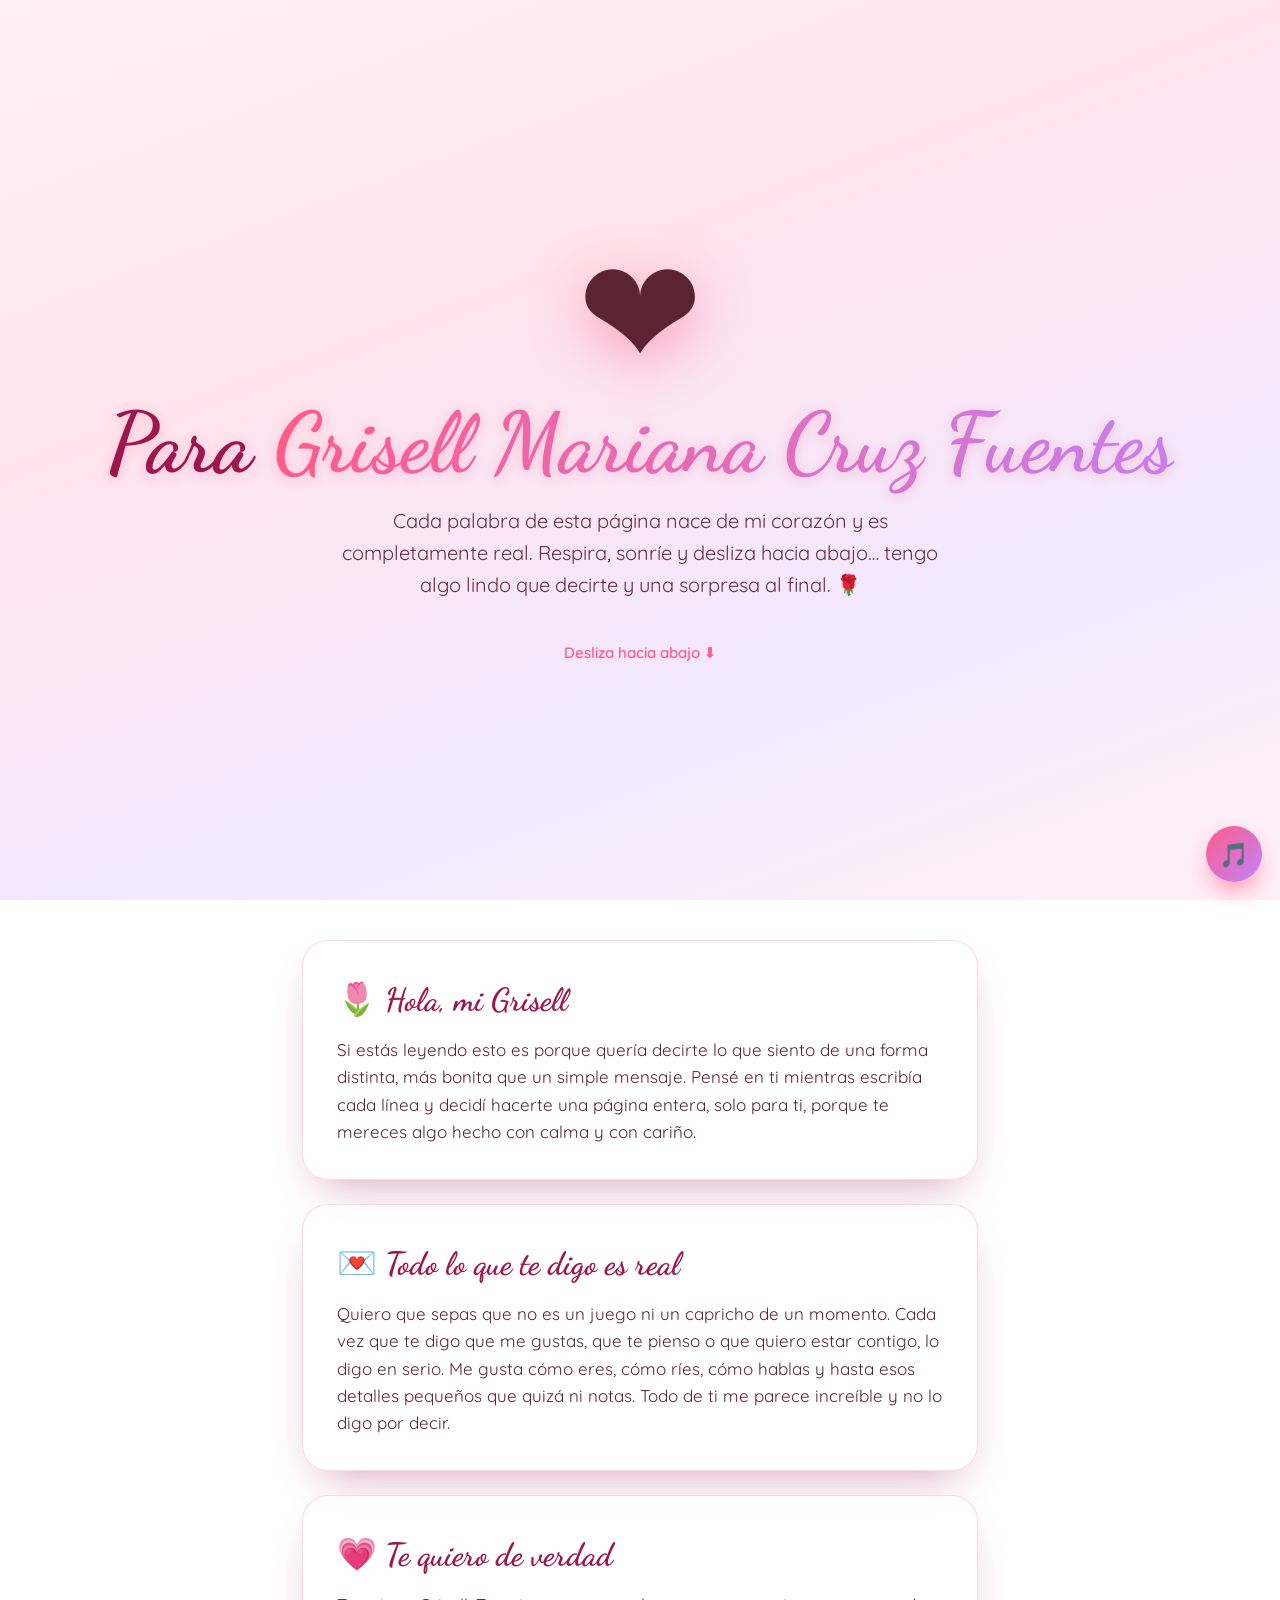
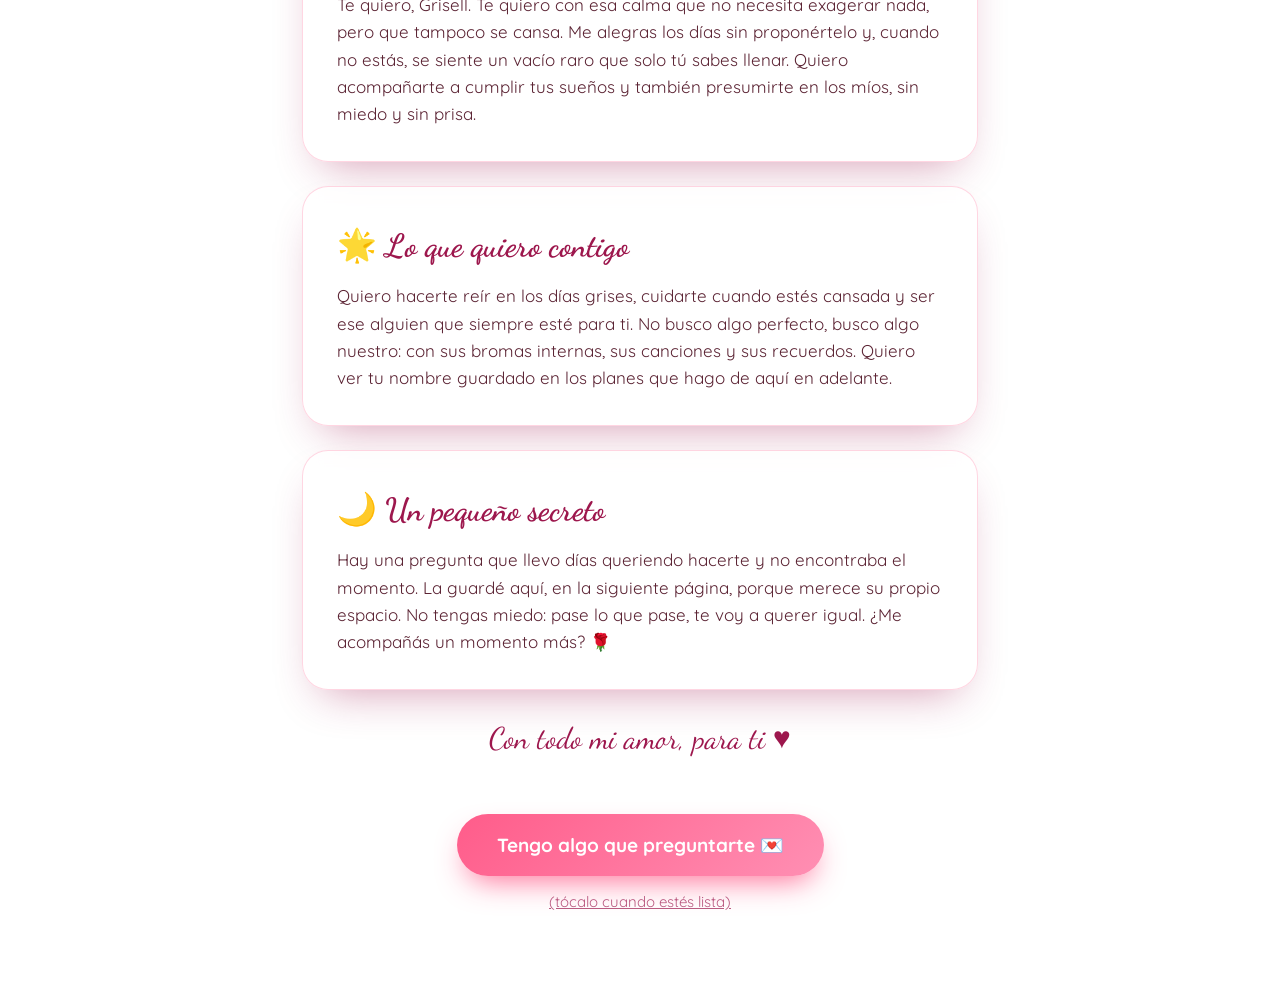
==== index.html @ 8cabf477 "Carta y pedida romantica interactiva para Grisell" ====
<!DOCTYPE html>
<html lang="es">
<head>
<meta charset="UTF-8">
<meta name="viewport" content="width=device-width, initial-scale=1.0, viewport-fit=cover">
<meta name="theme-color" content="#ff5c8a">
<meta name="description" content="Una carta hecha con el corazón para Grisell Mariana Cruz Fuentes.">
<title>Para Grisell Mariana Cruz Fuentes ♥</title>
<link rel="preconnect" href="https://fonts.googleapis.com">
<link rel="preconnect" href="https://fonts.gstatic.com" crossorigin>
<link href="https://fonts.googleapis.com/css2?family=Dancing+Script:wght@500;700&family=Quicksand:wght@400;500;600;700&display=swap" rel="stylesheet">
<link rel="stylesheet" href="https://unpkg.com/aos@2.3.4/dist/aos.css">
<link rel="stylesheet" href="styles.css">
</head>
<body>

<div id="hearts-bg"></div>

<!-- ================= INTRO ================= -->
<section class="hero">
  <div class="corazon-latido">❤️</div>
  <h1>Para <span>Grisell Mariana Cruz Fuentes</span></h1>
  <p>Cada palabra de esta página nace de mi corazón y es completamente real. Respira, sonríe y desliza hacia abajo… tengo algo lindo que decirte y una sorpresa al final. 🌹</p>
  <div class="scroll-hint">Desliza hacia abajo ⬇️</div>
</section>

<!-- ================= CARTA ================= -->
<section class="carta">
  <div class="card" data-aos="fade-up">
    <h2><span class="emoji-titulo">🌷</span>Hola, mi Grisell</h2>
    <p>Si estás leyendo esto es porque quería decirte lo que siento de una forma distinta, más bonita que un simple mensaje. Pensé en ti mientras escribía cada línea y decidí hacerte una página entera, solo para ti, porque te mereces algo hecho con calma y con cariño.</p>
  </div>

  <div class="card" data-aos="fade-up" data-aos-delay="80">
    <h2><span class="emoji-titulo">💌</span>Todo lo que te digo es real</h2>
    <p>Quiero que sepas que no es un juego ni un capricho de un momento. Cada vez que te digo que me gustas, que te pienso o que quiero estar contigo, lo digo en serio. Me gusta cómo eres, cómo ríes, cómo hablas y hasta esos detalles pequeños que quizá ni notas. Todo de ti me parece increíble y no lo digo por decir.</p>
  </div>

  <div class="card" data-aos="fade-up" data-aos-delay="80">
    <h2><span class="emoji-titulo">💗</span>Te quiero de verdad</h2>
    <p>Te quiero, Grisell. Te quiero con esa calma que no necesita exagerar nada, pero que tampoco se cansa. Me alegras los días sin proponértelo y, cuando no estás, se siente un vacío raro que solo tú sabes llenar. Quiero acompañarte a cumplir tus sueños y también presumirte en los míos, sin miedo y sin prisa.</p>
  </div>

  <div class="card" data-aos="fade-up" data-aos-delay="80">
    <h2><span class="emoji-titulo">🌟</span>Lo que quiero contigo</h2>
    <p>Quiero hacerte reír en los días grises, cuidarte cuando estés cansada y ser ese alguien que siempre esté para ti. No busco algo perfecto, busco algo nuestro: con sus bromas internas, sus canciones y sus recuerdos. Quiero ver tu nombre guardado en los planes que hago de aquí en adelante.</p>
  </div>

  <div class="card" data-aos="fade-up" data-aos-delay="80">
    <h2><span class="emoji-titulo">🌙</span>Un pequeño secreto</h2>
    <p>Hay una pregunta que llevo días queriendo hacerte y no encontraba el momento. La guardé aquí, en la siguiente página, porque merece su propio espacio. No tengas miedo: pase lo que pase, te voy a querer igual. ¿Me acompañás un momento más? 🌹</p>
  </div>

  <p class="firma" data-aos="zoom-in">Con todo mi amor, para ti ♥</p>

  <div class="centrado" data-aos="zoom-in" data-aos-delay="120">
    <a class="btn-continuar" href="propuesta.html">Tengo algo que preguntarte 💌</a>
    <br>
    <span class="enlace-abajo">(tócalo cuando estés lista)</span>
  </div>
</section>

<button id="musica" title="Ponle música" onclick="alternarMusica()">🎵</button>

<audio id="audioMusica" loop preload="none">
  <source src="https://cdn.pixabay.com/download/audio/2022/03/15/audio_c8c8a73467.mp3?filename=romantic-piano-113331.mp3" type="audio/mpeg">
</audio>

<script src="https://unpkg.com/aos@2.3.4/dist/aos.js"></script>
<script src="script.js"></script>
</body>
</html>
---- styles.css ----
/* =========================================================
   Estilos compartidos — Para Grisell Mariana Cruz Fuentes
   Responsive (iPhone primero)
   ========================================================= */
:root{
  --rosa:#ff5c8a;
  --rosa-suave:#ffc2d4;
  --vino:#9d174d;
  --lila:#c084fc;
  --lila-osc:#7c3aed;
  --dorado:#ffd166;
  --crema:#fff5fa;
  --texto:#5b2333;
  --sombra:0 20px 45px -20px rgba(157,23,77,.45);
  --pad:clamp(18px, 5vw, 42px);
}

*,*::before,*::after{box-sizing:border-box;margin:0;padding:0;}
html{
  scroll-behavior:smooth;
  -webkit-text-size-adjust:100%;
}
body{
  font-family:'Quicksand', system-ui, -apple-system, sans-serif;
  color:var(--texto);
  min-height:100vh;
  min-height:100svh;
  background:linear-gradient(160deg,#fff0f6 0%,#ffe3ec 35%,#f3e8ff 70%,#fff0f6 100%);
  background-attachment:fixed;
  overflow-x:hidden;
  line-height:1.6;
  -webkit-tap-highlight-color:transparent;
  -webkit-font-smoothing:antialiased;
}

/* ---------- corazones/pétalos flotantes de fondo ---------- */
#hearts-bg{position:fixed;inset:0;pointer-events:none;z-index:0;overflow:hidden;}
.heart-bg{
  position:absolute;bottom:-60px;will-change:transform;
  animation:subir linear infinite;
}
@keyframes subir{
  0%{transform:translateY(0) rotate(0deg);opacity:0;}
  10%{opacity:.65;}
  88%{opacity:.5;}
  100%{transform:translateY(-118vh) rotate(360deg);opacity:0;}
}

section{position:relative;z-index:1;}
a{color:inherit;text-decoration:none;}

/* ---------- HERO / INTRO ---------- */
.hero{
  min-height:100vh;
  min-height:100svh;
  display:flex;flex-direction:column;
  align-items:center;justify-content:center;text-align:center;
  padding:calc(40px + env(safe-area-inset-top)) var(--pad) calc(40px + env(safe-area-inset-bottom));
}
.corazon-latido{
  font-size:clamp(72px,18vw,150px);line-height:1;
  filter:drop-shadow(0 14px 26px rgba(255,92,138,.5));
  animation:latido 1.3s ease-in-out infinite;
}
@keyframes latido{
  0%,100%{transform:scale(1);}
  15%{transform:scale(1.18);}
  30%{transform:scale(1);}
  45%{transform:scale(1.12);}
}
.hero h1,.titulo-grande{
  font-family:'Dancing Script',cursive;font-weight:700;
  font-size:clamp(36px,10vw,84px);
  color:var(--vino);margin:14px 0 6px;
  line-height:1.08;
  text-shadow:0 2px 12px rgba(255,92,138,.28);
}
.hero h1 span,.texto-brillo{
  background:linear-gradient(90deg,var(--rosa),var(--lila),var(--rosa));
  background-size:200% auto;
  -webkit-background-clip:text;background-clip:text;
  -webkit-text-fill-color:transparent;
  animation:brillo 4s linear infinite;
}
@keyframes brillo{to{background-position:200% center;}}
.hero p{
  font-size:clamp(15px,4.2vw,20px);max-width:620px;
  margin-top:10px;opacity:.92;
}
.scroll-hint{
  margin-top:40px;font-size:15px;color:var(--rosa);font-weight:600;
  display:flex;flex-direction:column;align-items:center;gap:6px;
  animation:flotar 1.8s ease-in-out infinite;
}
@keyframes flotar{0%,100%{transform:translateY(0);}50%{transform:translateY(9px);}}

/* ---------- CARTA ---------- */
.carta{padding:40px var(--pad) 70px;max-width:760px;margin:0 auto;}
.card{
  background:rgba(255,255,255,.75);
  backdrop-filter:blur(9px);-webkit-backdrop-filter:blur(9px);
  border:1px solid rgba(255,92,138,.25);
  border-radius:26px;
  padding:clamp(22px,6vw,34px);
  margin-bottom:24px;
  box-shadow:var(--sombra);
  transition:transform .35s ease, box-shadow .35s ease;
}
.card:active{transform:scale(.99);}
.card h2{
  font-family:'Dancing Script',cursive;font-size:clamp(26px,7vw,32px);
  color:var(--vino);margin-bottom:10px;
}
.card p{font-size:clamp(15.5px,4.3vw,17px);}
.emoji-titulo{margin-right:8px;}
.firma{
  text-align:center;font-family:'Dancing Script',cursive;
  font-size:clamp(24px,6vw,30px);color:var(--vino);
  margin:10px 0 26px;
}

/* ---------- BOTONES ---------- */
.botones{display:flex;gap:16px;flex-wrap:wrap;justify-content:center;margin-top:8px;}
button,.btn-continuar{
  font-family:'Quicksand',sans-serif;font-weight:700;
  font-size:clamp(16px,4.5vw,19px);
  border:none;cursor:pointer;
  padding:16px 40px;border-radius:60px;
  min-height:54px;
  display:inline-flex;align-items:center;justify-content:center;
  gap:8px;
  transition:transform .2s ease, box-shadow .2s ease;
  touch-action:manipulation;
}
.btn-si,.btn-continuar{
  background:linear-gradient(135deg,#ff5c8a,#ff8fb3);
  color:#fff;box-shadow:0 14px 30px -10px rgba(255,92,138,.9);
  animation:pulso 1.9s ease-in-out infinite;
}
@keyframes pulso{
  0%,100%{box-shadow:0 14px 30px -10px rgba(255,92,138,.9);transform:scale(1);}
  50%{box-shadow:0 16px 40px -6px rgba(255,92,138,1);transform:scale(1.035);}
}
.btn-si:active,.btn-continuar:active{transform:scale(.96);}
.btn-no{
  background:#fff;color:var(--vino);
  border:2px solid var(--rosa-suave);
  box-shadow:0 10px 20px -12px rgba(157,23,77,.5);
}
.btn-no:active{transform:scale(.96);}
.btn-continuar{margin-top:26px;}
.centrado{ text-align:center; }

/* ---------- PÁGINA PROPUESTA ---------- */
.propuesta{
  min-height:100vh;min-height:100svh;
  display:flex;flex-direction:column;
  align-items:center;justify-content:center;text-align:center;
  padding:calc(40px + env(safe-area-inset-top)) var(--pad) calc(50px + env(safe-area-inset-bottom));
}
.ramo-grande{
  font-size:clamp(60px,16vw,110px);line-height:1;
  filter:drop-shadow(0 12px 20px rgba(255,92,138,.4));
  animation:flotar 2.6s ease-in-out infinite;
}
.gato-grande{
  font-size:clamp(64px,17vw,120px);line-height:1;
  display:inline-block;margin-top:6px;
  filter:drop-shadow(0 10px 18px rgba(124,58,237,.3));
}
.pregunta{
  font-family:'Dancing Script',cursive;
  font-size:clamp(34px,9.5vw,66px);
  color:var(--vino);margin:16px 0 8px;line-height:1.1;
  text-shadow:0 3px 16px rgba(255,92,138,.32);
}
.subtitulo{
  font-size:clamp(15px,4.3vw,18px);opacity:.88;
  max-width:560px;margin-bottom:26px;
}

/* ---------- MODAL DEL NO ---------- */
.overlay{
  position:fixed;inset:0;z-index:50;
  background:rgba(91,35,51,.55);
  backdrop-filter:blur(5px);-webkit-backdrop-filter:blur(5px);
  display:none;align-items:center;justify-content:center;
  padding:22px;
}
.overlay.activo{display:flex;animation:aparece .3s ease;}
@keyframes aparece{from{opacity:0;}to{opacity:1;}}
.modal{
  background:var(--crema);border-radius:28px;
  max-width:460px;width:100%;
  padding:clamp(26px,7vw,36px) clamp(20px,6vw,28px);
  text-align:center;box-shadow:0 30px 60px -20px rgba(0,0,0,.55);
  animation:brinca .5s cubic-bezier(.18,.89,.32,1.28);
}
@keyframes brinca{from{transform:scale(.7);opacity:0;}to{transform:scale(1);opacity:1;}}
.carita{font-size:clamp(52px,15vw,68px);display:inline-block;
  animation:flotar 1.6s ease-in-out infinite;}
.modal h3{
  font-family:'Dancing Script',cursive;
  font-size:clamp(26px,7.5vw,34px);
  color:var(--vino);margin:8px 0 10px;
}
.modal p{font-size:clamp(15px,4.2vw,16.5px);margin-bottom:22px;}

/* ---------- CELEBRACIÓN (SÍ) ---------- */
#celebracion{
  position:fixed;inset:0;z-index:60;
  background:linear-gradient(160deg,#fff0f6,#ffe0eb,#f3e8ff);
  display:none;overflow-y:auto;-webkit-overflow-scrolling:touch;
  padding:calc(46px + env(safe-area-inset-top)) var(--pad) calc(60px + env(safe-area-inset-bottom));
  text-align:center;
}
#celebracion.activo{display:block;animation:aparece .5s ease;}
.final-card{
  background:rgba(255,255,255,.9);border-radius:30px;
  max-width:640px;margin:0 auto 22px;
  padding:clamp(26px,7vw,40px) clamp(20px,6vw,30px);
  box-shadow:0 24px 60px -22px rgba(157,23,77,.5);
  border:1px solid rgba(255,92,138,.3);
}
.final-card h2{
  font-family:'Dancing Script',cursive;
  font-size:clamp(32px,9vw,58px);color:var(--vino);margin:10px 0;
  line-height:1.1;
}
.final-card p{font-size:clamp(15px,4.3vw,18px);}
.final-emojis{font-size:clamp(50px,14vw,84px);}
.titulo-gato{
  font-family:'Dancing Script',cursive;
  font-size:clamp(24px,7vw,32px);
  color:var(--vino);margin:6px 0 4px;
}
.final-gradiente{
  background:linear-gradient(135deg,#ff5c8a,#c084fc);
  color:#fff;border:none;
}
.titulo-blanco{color:#fff;}

.detalles{display:flex;gap:12px;flex-wrap:wrap;justify-content:center;margin-top:22px;}
.detalle{
  background:#fff;border-radius:18px;padding:16px 14px;
  min-width:140px;flex:1 1 140px;
  border:1px dashed var(--rosa-suave);
  box-shadow:0 10px 24px -18px rgba(157,23,77,.6);
}
.detalle .i{font-size:34px;display:block;}
.detalle .t{font-weight:700;color:var(--vino);display:block;margin-top:6px;}
.detalle .d{font-size:13.5px;opacity:.82;}
#celebracion .detalle{opacity:0;transform:translateY(24px);}
#celebracion.activo .detalle{animation:subirDetalle .7s ease forwards;}
@keyframes subirDetalle{to{opacity:1;transform:translateY(0);}}

.lista-promesas{list-style:none;margin:16px auto 0;max-width:460px;text-align:left;}
.lista-promesas li{
  background:#fff;border-radius:14px;padding:12px 16px;margin-bottom:10px;
  font-size:clamp(14.5px,4vw,16px);
  border:1px solid rgba(255,92,138,.2);
  display:flex;gap:10px;align-items:flex-start;
}

/* ---------- botón flotante de música ---------- */
#musica{
  position:fixed;z-index:40;
  bottom:calc(18px + env(safe-area-inset-bottom));
  right:calc(18px + env(safe-area-inset-right));
  width:56px;height:56px;border-radius:50%;padding:0;
  background:linear-gradient(135deg,#ff5c8a,#c084fc);
  color:#fff;font-size:24px;
  box-shadow:0 12px 26px -8px rgba(255,92,138,.9);
  display:flex;align-items:center;justify-content:center;
  animation:flotar 2.4s ease-in-out infinite;
}

/* ---------- enlaces de navegación ---------- */
.enlace-abajo{
  display:inline-block;margin-top:14px;font-size:15px;
  color:var(--vino);opacity:.7;text-decoration:underline;
}

@media (max-width:520px){
  .botones{flex-direction:column;width:100%;max-width:340px;margin-left:auto;margin-right:auto;}
  .botones button{width:100%;}
  .detalle{flex:1 1 45%;min-width:0;}
}

@media (prefers-reduced-motion:reduce){
  *{animation-duration:.001ms !important;animation-iteration-count:1 !important;}
}
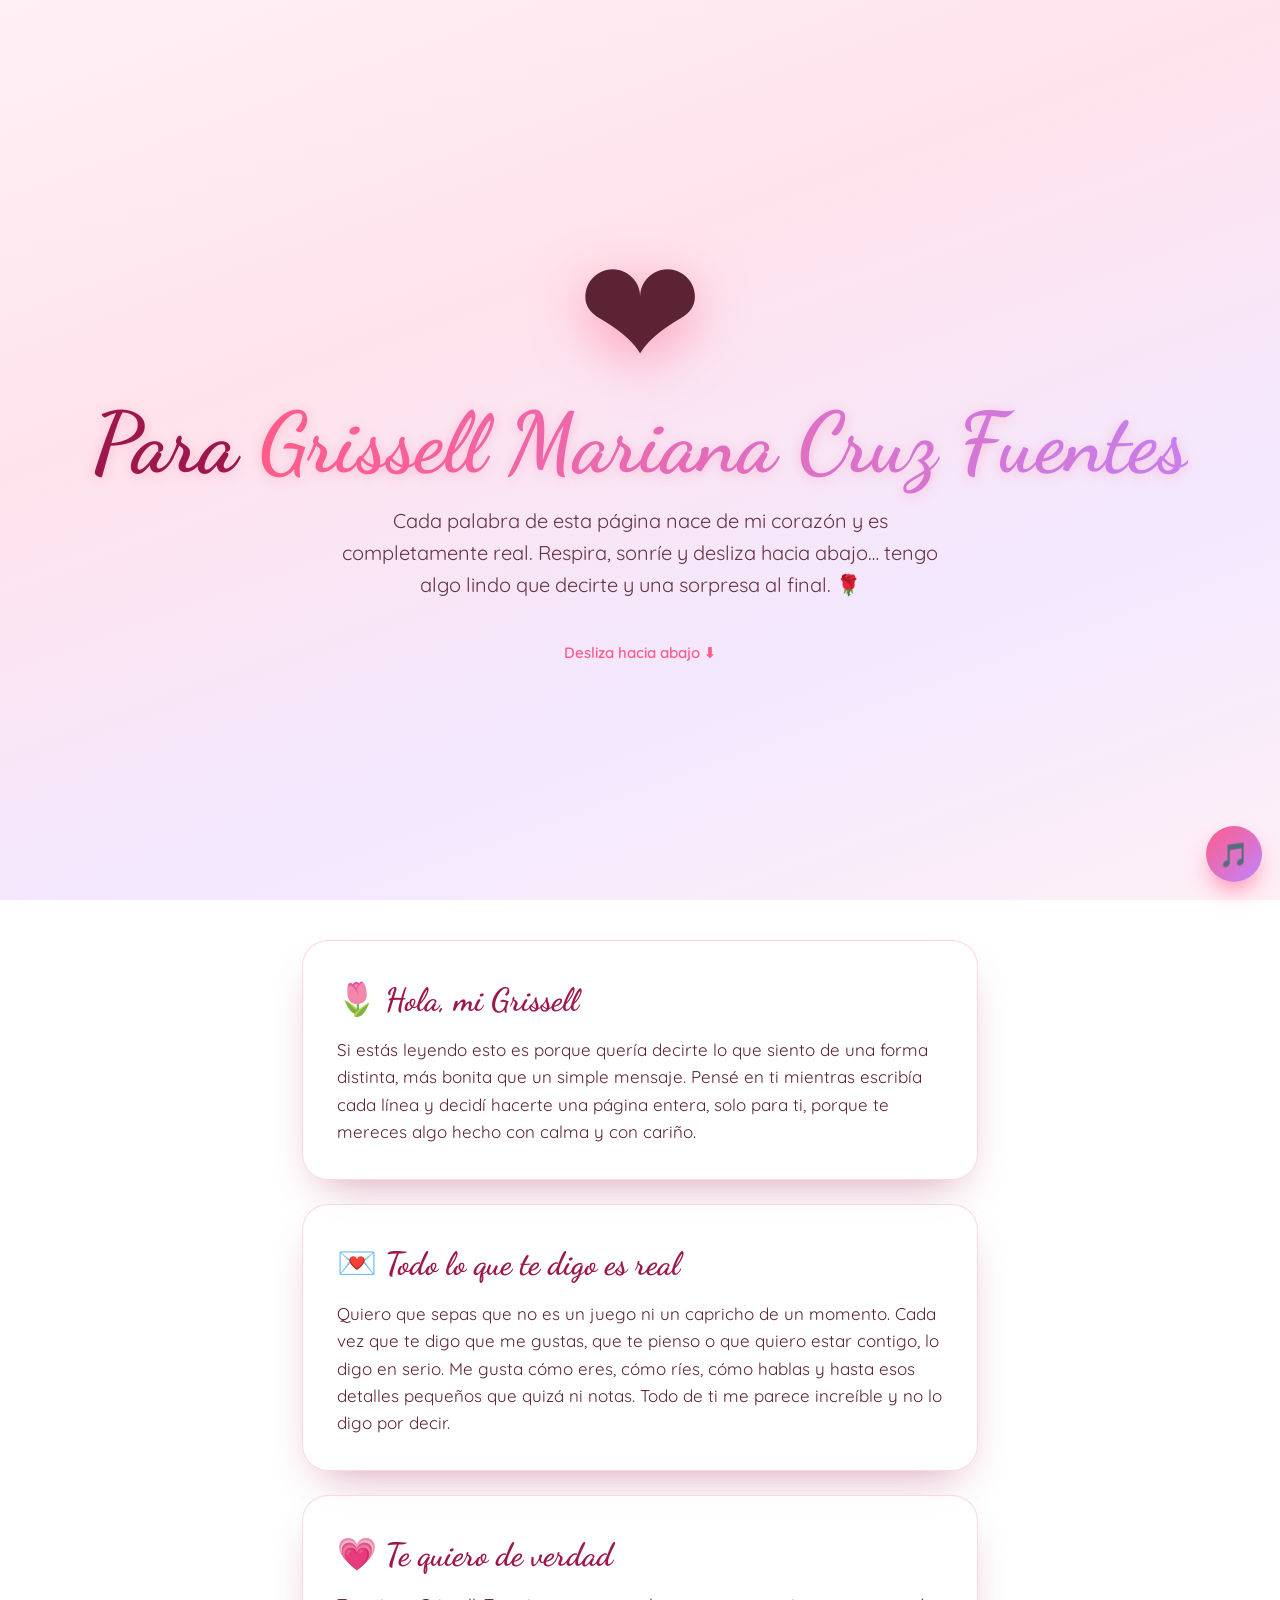
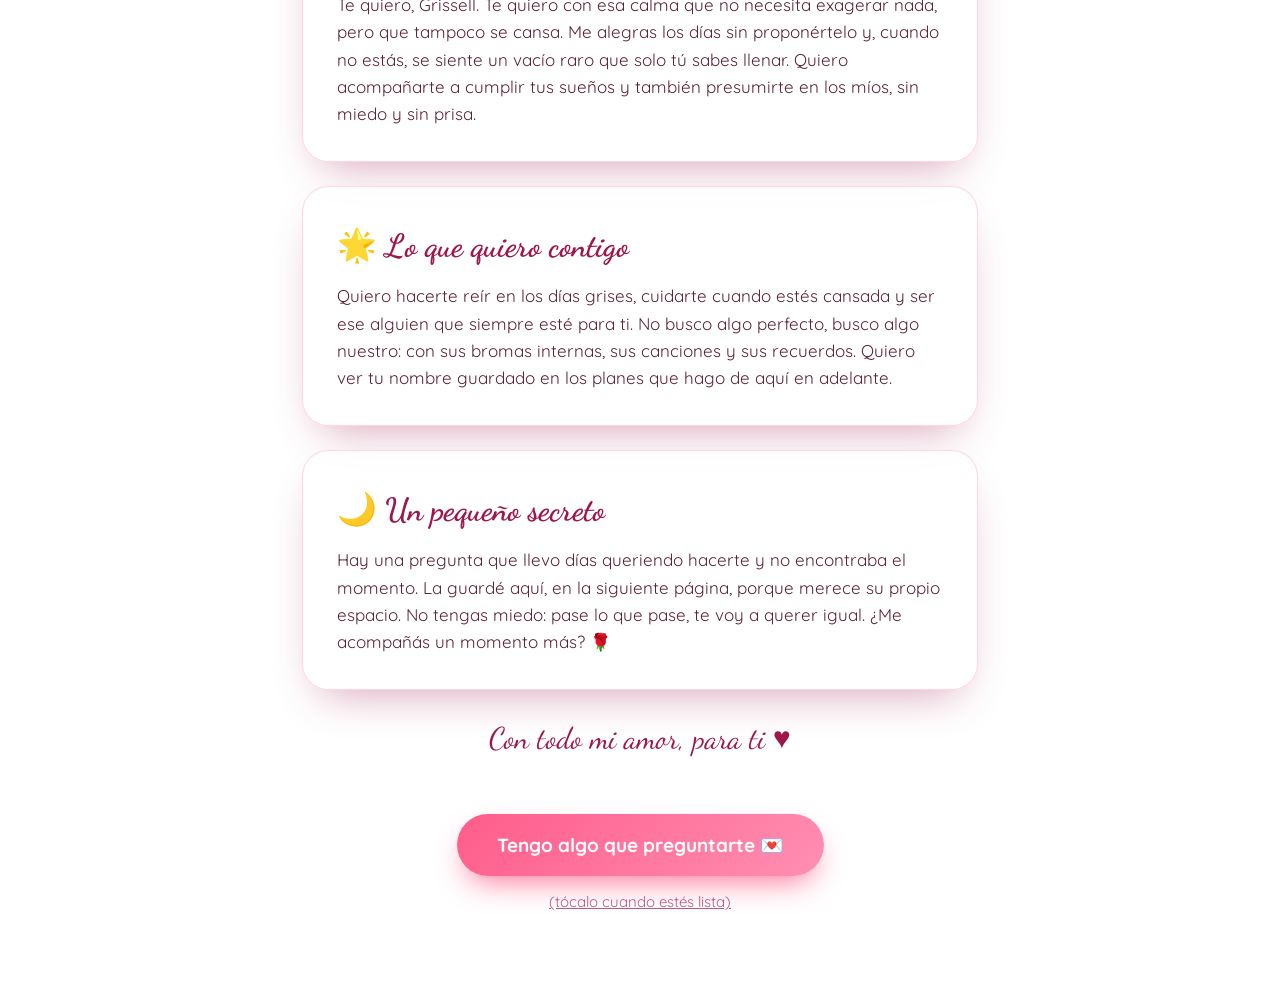
==== commit 7a4baace: "correccion" ====
--- a/index.html
+++ b/index.html
@@ -4,8 +4,8 @@
 <meta charset="UTF-8">
 <meta name="viewport" content="width=device-width, initial-scale=1.0, viewport-fit=cover">
 <meta name="theme-color" content="#ff5c8a">
-<meta name="description" content="Una carta hecha con el corazón para Grisell Mariana Cruz Fuentes.">
-<title>Para Grisell Mariana Cruz Fuentes ♥</title>
+<meta name="description" content="Una carta hecha con el corazón para Grissell Mariana Cruz Fuentes.">
+<title>Para Grissell Mariana Cruz Fuentes ♥</title>
 <link rel="preconnect" href="https://fonts.googleapis.com">
 <link rel="preconnect" href="https://fonts.gstatic.com" crossorigin>
 <link href="https://fonts.googleapis.com/css2?family=Dancing+Script:wght@500;700&family=Quicksand:wght@400;500;600;700&display=swap" rel="stylesheet">
@@ -19,7 +19,7 @@
 <!-- ================= INTRO ================= -->
 <section class="hero">
   <div class="corazon-latido">❤️</div>
-  <h1>Para <span>Grisell Mariana Cruz Fuentes</span></h1>
+  <h1>Para <span>Grissell Mariana Cruz Fuentes</span></h1>
   <p>Cada palabra de esta página nace de mi corazón y es completamente real. Respira, sonríe y desliza hacia abajo… tengo algo lindo que decirte y una sorpresa al final. 🌹</p>
   <div class="scroll-hint">Desliza hacia abajo ⬇️</div>
 </section>
@@ -27,7 +27,7 @@
 <!-- ================= CARTA ================= -->
 <section class="carta">
   <div class="card" data-aos="fade-up">
-    <h2><span class="emoji-titulo">🌷</span>Hola, mi Grisell</h2>
+    <h2><span class="emoji-titulo">🌷</span>Hola, mi Grissell</h2>
     <p>Si estás leyendo esto es porque quería decirte lo que siento de una forma distinta, más bonita que un simple mensaje. Pensé en ti mientras escribía cada línea y decidí hacerte una página entera, solo para ti, porque te mereces algo hecho con calma y con cariño.</p>
   </div>
 
@@ -38,7 +38,7 @@
 
   <div class="card" data-aos="fade-up" data-aos-delay="80">
     <h2><span class="emoji-titulo">💗</span>Te quiero de verdad</h2>
-    <p>Te quiero, Grisell. Te quiero con esa calma que no necesita exagerar nada, pero que tampoco se cansa. Me alegras los días sin proponértelo y, cuando no estás, se siente un vacío raro que solo tú sabes llenar. Quiero acompañarte a cumplir tus sueños y también presumirte en los míos, sin miedo y sin prisa.</p>
+    <p>Te quiero, Grissell. Te quiero con esa calma que no necesita exagerar nada, pero que tampoco se cansa. Me alegras los días sin proponértelo y, cuando no estás, se siente un vacío raro que solo tú sabes llenar. Quiero acompañarte a cumplir tus sueños y también presumirte en los míos, sin miedo y sin prisa.</p>
   </div>
 
   <div class="card" data-aos="fade-up" data-aos-delay="80">
